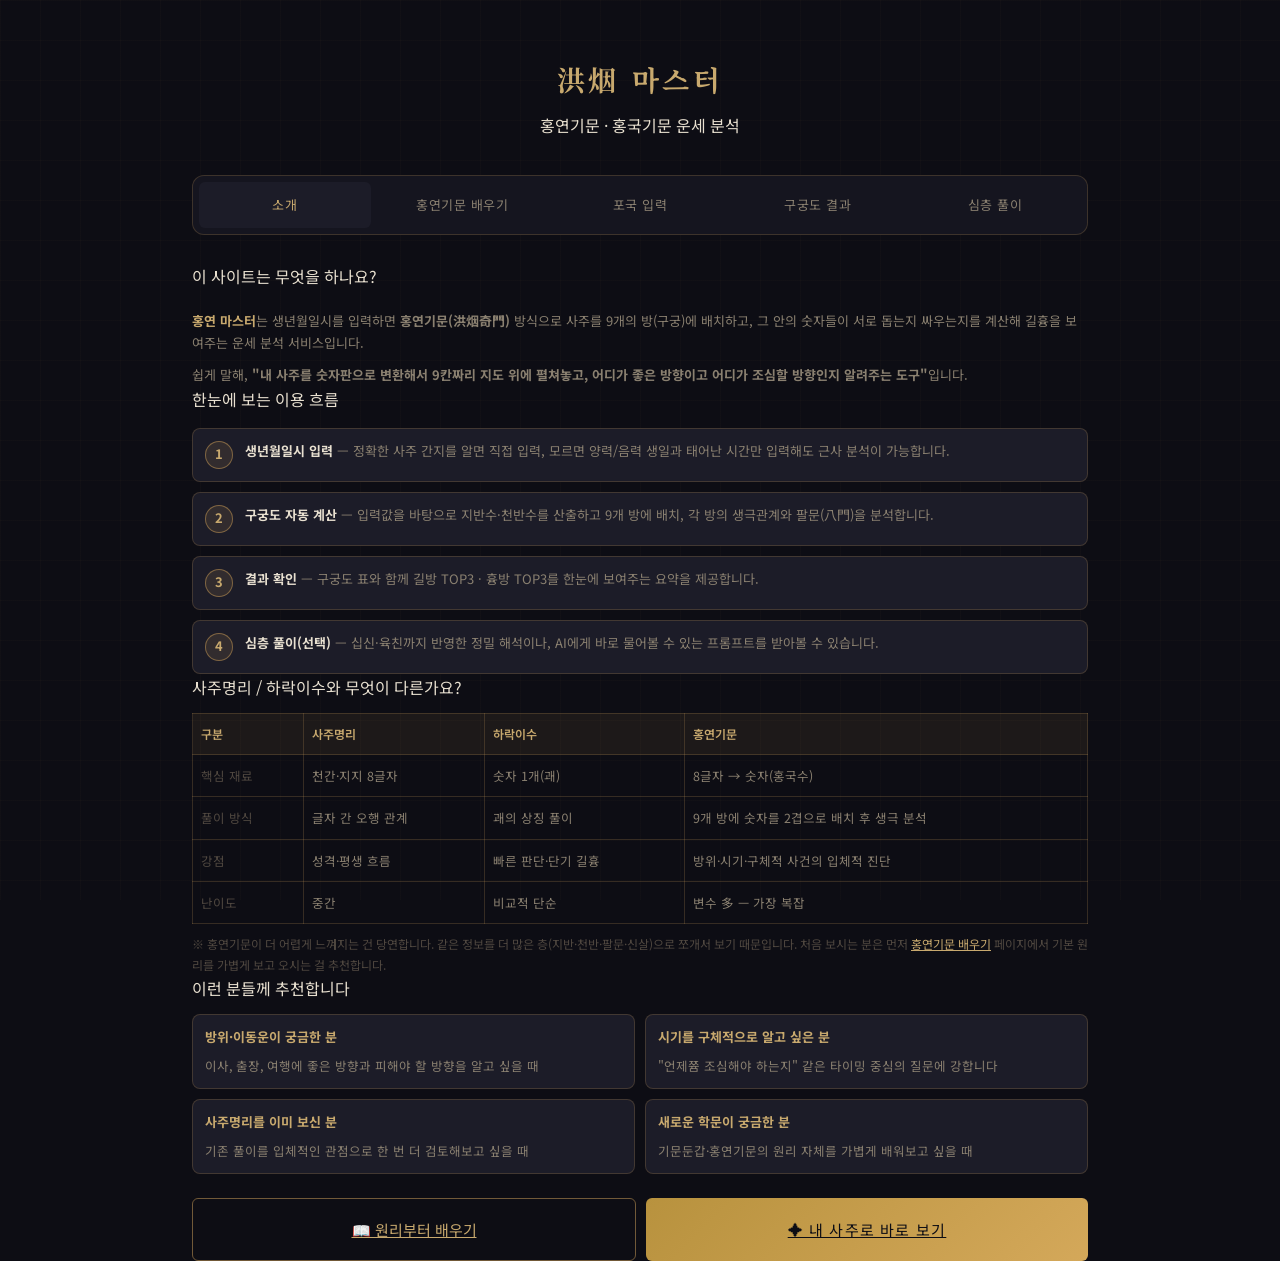
==== about.html @ ab5852dd "Update about.html" ====
<!DOCTYPE html>
<html lang="ko">
<head>
  <meta charset="UTF-8">
  <meta name="viewport" content="width=device-width, initial-scale=1.0">
  <title>이 사이트는 무엇을 하나요? — 홍연 마스터</title>
  <link rel="stylesheet" href="css/style.css">
  <style>
    .about-section { margin-top: 20px; }
    .about-section h3 {
      font-size: 15px; color: var(--gold);
      margin-bottom: 10px; font-weight: 600;
    }
    .about-section p, .about-section li {
      font-size: 13px; color: var(--text-muted);
      line-height: 1.7;
    }
    .about-section p { margin-bottom: 10px; }
    .about-section p:last-child { margin-bottom: 0; }
    .about-section ul { padding-left: 18px; margin: 8px 0 0; }
    .about-section li { margin-bottom: 6px; }

    .compare-table {
      width: 100%; border-collapse: collapse; margin-top: 12px;
      font-size: 12.5px;
    }
    .compare-table th, .compare-table td {
      border: 1px solid var(--border);
      padding: 10px 8px; text-align: left;
      color: var(--text-muted);
    }
    .compare-table th {
      background: rgba(180,140,80,0.10);
      color: var(--gold); font-weight: 600;
      font-size: 12px;
    }
    .compare-table td:first-child { color: var(--text-dim); white-space: nowrap; }

    .step-flow {
      display: flex; flex-direction: column; gap: 10px; margin-top: 14px;
    }
    .step-flow .step {
      display: flex; align-items: flex-start; gap: 12px;
      padding: 12px; border: 1px solid var(--border);
      border-radius: 8px; background: var(--bg-panel);
    }
    .step-flow .num {
      flex-shrink: 0; width: 28px; height: 28px;
      border-radius: 50%; background: rgba(180,140,80,0.15);
      border: 1px solid var(--border-glow); color: var(--gold);
      display: flex; align-items: center; justify-content: center;
      font-size: 13px; font-weight: 700;
    }
    .step-flow .txt { font-size: 13px; color: var(--text-muted); line-height: 1.6; }
    .step-flow .txt b { color: var(--text-main); }

    .cta-row {
      display: flex; gap: 10px; margin-top: 24px; flex-wrap: wrap;
    }
    .cta-row .btn { flex: 1; min-width: 140px; text-align: center; }

    .audience-grid {
      display: grid; grid-template-columns: 1fr 1fr; gap: 10px; margin-top: 12px;
    }
    @media (max-width: 480px) {
      .audience-grid { grid-template-columns: 1fr; }
    }
    .audience-grid .item {
      padding: 12px; border: 1px solid var(--border);
      border-radius: 8px; background: var(--bg-panel);
      font-size: 12.5px; color: var(--text-muted); line-height: 1.6;
    }
    .audience-grid .item b { color: var(--gold); display: block; margin-bottom: 8px; font-size: 13px; }
  </style>
</head>
<body>

  <header class="site-header">
    <span class="logo">洪烟 마스터</span>
    <span class="logo-sub">홍연기문 · 홍국기문 운세 분석</span>
  </header>

  <main class="container">

    <nav class="nav-bar">
      <a href="about.html" class="nav-item active">소개</a>
      <a href="learn.html" class="nav-item">홍연기문 배우기</a>
      <a href="index.html" class="nav-item">포국 입력</a>
      <a href="result.html" class="nav-item">구궁도 결과</a>
      <a href="premium.html" class="nav-item">심층 풀이</a>
    </nav>

    <div class="card">
      <div class="card-title">이 사이트는 무엇을 하나요?</div>
      <div class="about-section">
        <p>
          <b style="color:var(--gold)">홍연 마스터</b>는 생년월일시를 입력하면
          <b>홍연기문(洪烟奇門)</b> 방식으로 사주를 9개의 방(구궁)에 배치하고,
          그 안의 숫자들이 서로 돕는지 싸우는지를 계산해 길흉을 보여주는
          운세 분석 서비스입니다.
        </p>
        <p>
          쉽게 말해, <b>"내 사주를 숫자판으로 변환해서 9칸짜리 지도 위에 펼쳐놓고,
          어디가 좋은 방향이고 어디가 조심할 방향인지 알려주는 도구"</b>입니다.
        </p>
      </div>
    </div>

    <div class="card">
      <div class="card-title">한눈에 보는 이용 흐름</div>
      <div class="step-flow">
        <div class="step">
          <div class="num">1</div>
          <div class="txt"><b>생년월일시 입력</b> — 정확한 사주 간지를 알면 직접 입력,
          모르면 양력/음력 생일과 태어난 시간만 입력해도 근사 분석이 가능합니다.</div>
        </div>
        <div class="step">
          <div class="num">2</div>
          <div class="txt"><b>구궁도 자동 계산</b> — 입력값을 바탕으로 지반수·천반수를
          산출하고 9개 방에 배치, 각 방의 생극관계와 팔문(八門)을 분석합니다.</div>
        </div>
        <div class="step">
          <div class="num">3</div>
          <div class="txt"><b>결과 확인</b> — 구궁도 표와 함께 길방 TOP3 · 흉방 TOP3를
          한눈에 보여주는 요약을 제공합니다.</div>
        </div>
        <div class="step">
          <div class="num">4</div>
          <div class="txt"><b>심층 풀이(선택)</b> — 십신·육친까지 반영한 정밀 해석이나,
          AI에게 바로 물어볼 수 있는 프롬프트를 받아볼 수 있습니다.</div>
        </div>
      </div>
    </div>

    <div class="card">
      <div class="card-title">사주명리 / 하락이수와 무엇이 다른가요?</div>
      <table class="compare-table">
        <tr>
          <th>구분</th>
          <th>사주명리</th>
          <th>하락이수</th>
          <th>홍연기문</th>
        </tr>
        <tr>
          <td>핵심 재료</td>
          <td>천간·지지 8글자</td>
          <td>숫자 1개(괘)</td>
          <td>8글자 → 숫자(홍국수)</td>
        </tr>
        <tr>
          <td>풀이 방식</td>
          <td>글자 간 오행 관계</td>
          <td>괘의 상징 풀이</td>
          <td>9개 방에 숫자를 2겹으로 배치 후 생극 분석</td>
        </tr>
        <tr>
          <td>강점</td>
          <td>성격·평생 흐름</td>
          <td>빠른 판단·단기 길흉</td>
          <td>방위·시기·구체적 사건의 입체적 진단</td>
        </tr>
        <tr>
          <td>난이도</td>
          <td>중간</td>
          <td>비교적 단순</td>
          <td>변수 多 — 가장 복잡</td>
        </tr>
      </table>
      <p style="margin-top:10px; font-size:12px; color:var(--text-dim);">
        ※ 홍연기문이 더 어렵게 느껴지는 건 당연합니다. 같은 정보를 더 많은 층(지반·천반·팔문·신살)으로
        쪼개서 보기 때문입니다. 처음 보시는 분은 먼저 <a href="learn.html" style="color:var(--gold);">홍연기문 배우기</a>
        페이지에서 기본 원리를 가볍게 보고 오시는 걸 추천합니다.
      </p>
    </div>

    <div class="card">
      <div class="card-title">이런 분들께 추천합니다</div>
      <div class="audience-grid">
        <div class="item">
          <b>방위·이동운이 궁금한 분</b>
          이사, 출장, 여행에 좋은 방향과 피해야 할 방향을 알고 싶을 때
        </div>
        <div class="item">
          <b>시기를 구체적으로 알고 싶은 분</b>
          "언제쯈 조심해야 하는지" 같은 타이밍 중심의 질문에 강합니다
        </div>
        <div class="item">
          <b>사주명리를 이미 보신 분</b>
          기존 풀이를 입체적인 관점으로 한 번 더 검토해보고 싶을 때
        </div>
        <div class="item">
          <b>새로운 학문이 궁금한 분</b>
          기문둔갑·홍연기문의 원리 자체를 가볍게 배워보고 싶을 때
        </div>
      </div>
    </div>

    <div class="cta-row">
      <a href="learn.html" class="btn btn-secondary">📖 원리부터 배우기</a>
      <a href="index.html" class="btn btn-primary">✦ 내 사주로 바로 보기</a>
    </div>

  </main>

</body>
</html>
---- css/style.css ----
/* =====================================================
   style.css — 홍연 마스터 공통 스타일
   동양적 신비감 + 현대적 미니멀 디자인
   ===================================================== */

/* ── 폰트 ───────────────────────────────────────── */
@import url('https://fonts.googleapis.com/css2?family=Noto+Serif+KR:wght@400;600;700&family=Noto+Sans+KR:wght@300;400;500&display=swap');

/* ── CSS 변수 ────────────────────────────────────── */
:root {
  --bg-deep:     #0d0d14;
  --bg-card:     #15151f;
  --bg-panel:    #1c1c28;
  --border:      rgba(180, 140, 80, 0.25);
  --border-glow: rgba(180, 140, 80, 0.6);
  --gold:        #c8a96e;
  --gold-light:  #e8cfa0;
  --text-main:   #e8e0d0;
  --text-muted:  #8a8070;
  --text-dim:    #504840;
  --red-gil:     #d94f3d;
  --blue-흉:     #3d7abf;
  --green-mid:   #4a8c5c;
  --radius:      12px;
  --radius-sm:   6px;
  --transition:  0.25s ease;
}

/* ── 기본 리셋 ───────────────────────────────────── */
*, *::before, *::after { box-sizing: border-box; margin: 0; padding: 0; }

html { font-size: 16px; scroll-behavior: smooth; }

body {
  background-color: var(--bg-deep);
  color: var(--text-main);
  font-family: 'Noto Sans KR', sans-serif;
  font-weight: 400;
  line-height: 1.7;
  min-height: 100vh;
}

/* ── 배경 패턴 (팔괘 느낌의 미묘한 격자) ────────── */
body::before {
  content: "";
  position: fixed;
  inset: 0;
  background-image:
    linear-gradient(rgba(180,140,80,0.03) 1px, transparent 1px),
    linear-gradient(90deg, rgba(180,140,80,0.03) 1px, transparent 1px);
  background-size: 40px 40px;
  pointer-events: none;
  z-index: 0;
}

/* ── 레이아웃 ────────────────────────────────────── */
.container {
  max-width: 960px;
  margin: 0 auto;
  padding: 0 32px;
  position: relative;
  z-index: 1;
}

/* ── 헤더 ────────────────────────────────────────── */
.site-header {
  text-align: center;
  padding: 56px 20px 36px;
}

.site-header .logo {
  font-family: 'Noto Serif KR', serif;
  font-size: 28px;
  font-weight: 700;
  color: var(--gold);
  letter-spacing: 0.12em;
  display: block;
  margin-bottom: 8px;
}

  font-size: 13px;
  color: var(--text-muted);
  letter-spacing: 0.2em;
  text-transform: uppercase;
}

/* ── 카드 ────────────────────────────────────────── */
.card {
  background: var(--bg-card);
  border: 1px solid var(--border);
  border-radius: var(--radius);
  padding: 40px;
  margin-bottom: 24px;
}

  font-size: 18px;
  font-weight: 600;
  color: var(--gold);
  letter-spacing: 0.06em;
  margin-bottom: 24px;
  padding-bottom: 14px;
  border-bottom: 1px solid var(--border);
}

/* ── 폼 요소 ─────────────────────────────────────── */
.form-group {
  margin-bottom: 22px;
}

.form-label {
  display: block;
  font-size: 13px;
  color: var(--text-muted);
  letter-spacing: 0.1em;
  margin-bottom: 10px;
}

.form-input, .form-select {
  width: 100%;
  background: var(--bg-panel);
  border: 1px solid var(--border);
  border-radius: var(--radius-sm);
  color: var(--text-main);
  font-size: 15px;
  outline: none;
  transition: border-color var(--transition);
  appearance: none;
}

.form-input:focus, .form-select:focus {
  border-color: var(--border-glow);
}

.form-row {
  display: grid;
  grid-template-columns: 1fr 1fr;
  gap: 16px;
}

/* ── 버튼 ────────────────────────────────────────── */
.btn {
  display: inline-flex;
  align-items: center;
  justify-content: center;
  gap: 8px;
  border: none;
  border-radius: var(--radius-sm);
  cursor: pointer;
  font-size: 15px;
  padding: 18px 28px;
  transition: all var(--transition);
  width: 100%;
}

.btn-primary {
  background: linear-gradient(135deg, #b8923e, #d4a85a);
  color: #0d0d14;
  letter-spacing: 0.08em;
}

.btn-primary:hover {
  background: linear-gradient(135deg, #c8a24e, #e4b86a);
  transform: translateY(-1px);
}

.btn-secondary {
  background: transparent;
  border: 1px solid var(--border-glow);
  color: var(--gold);
}

.btn-secondary:hover {
  background: rgba(180, 140, 80, 0.08);
}

.btn-copy {
  background: var(--bg-panel);
  border: 1px solid var(--border);
  color: var(--text-muted);
  font-size: 13px;
  padding: 10px 16px;
  width: auto;
}

.btn-copy:hover { color: var(--text-main); border-color: var(--border-glow); }

/* ── 구궁도 그리드 ───────────────────────────────── */
.gugung-grid {
  display: grid;
  grid-template-columns: repeat(3, 1fr);
  grid-template-rows: repeat(3, 1fr);
  gap: 6px;
  aspect-ratio: 1;
  margin: 24px 0;
}

.gung-cell {
  background: var(--bg-panel);
  border: 1px solid var(--border);
  border-radius: var(--radius-sm);
  padding: 10px 8px;
  text-align: center;
  cursor: pointer;
  transition: all var(--transition);
  display: flex;
  flex-direction: column;
  align-items: center;
  justify-content: center;
  gap: 4px;
  position: relative;
}

.gung-cell:hover {
  border-color: var(--border-glow);
  background: var(--bg-card);
}

/* 세궁(주인공 방) 강조 */
.gung-cell.is-segung {
  border: 2px solid var(--gold);
  box-shadow: 0 0 16px rgba(200, 169, 110, 0.2);
}

.gung-cell .gung-name {
  font-size: 11px;
  color: var(--text-muted);
  letter-spacing: 0.05em;
}

.gung-cell .gung-num {
  font-family: 'Noto Serif KR', serif;
  font-size: 22px;
  color: var(--text-main);
  font-weight: 600;
}

.gung-cell .gung-cheonban {
  font-size: 12px;
  color: var(--gold);
}

.gung-cell .score-badge {
  position: absolute;
  top: 5px;
  right: 5px;
  font-size: 10px;
  padding: 2px 5px;
  border-radius: 4px;
  font-weight: 500;
}

.badge-대길 { background: rgba(74, 140, 92, 0.2); color: #6dbf87; }
.badge-길   { background: rgba(74, 110, 180, 0.2); color: #7aacdf; }
.badge-중   { background: rgba(140, 120, 60, 0.2); color: #c8a96e; }
.badge-보통 { background: rgba(100, 100, 100, 0.2); color: #aaa; }
.badge-흉   { background: rgba(180, 60, 50, 0.2); color: #e07060; }

/* ── 점수 바 ─────────────────────────────────────── */
.score-bar-wrap {
  background: var(--bg-panel);
  border-radius: 4px;
  height: 6px;
  overflow: hidden;
}

.score-bar {
  height: 100%;
  border-radius: 4px;
  transition: width 0.8s ease;
}

.score-bar.high  { background: linear-gradient(90deg, #4a8c5c, #6dbf87); }
.score-bar.mid   { background: linear-gradient(90deg, #8a7a2e, #c8a96e); }
.score-bar.low   { background: linear-gradient(90deg, #8b3020, #d94f3d); }

/* ── 프리미엄 잠금 오버레이 ──────────────────────── */
.lock-overlay {
  position: relative;
  overflow: hidden;
}

.lock-overlay::after {
  content: "🔒 결제 후 확인";
  position: absolute;
  inset: 0;
  background: rgba(13, 13, 20, 0.85);
  display: flex;
  align-items: center;
  justify-content: center;
  font-size: 13px;
  color: var(--gold);
  backdrop-filter: blur(4px);
  cursor: pointer;
  border-radius: var(--radius-sm);
}

/* ── 프롬프트 박스 ───────────────────────────────── */
.prompt-box {
  background: var(--bg-panel);
  border: 1px solid var(--border);
  border-radius: var(--radius-sm);
  padding: 16px;
  font-family: 'Noto Sans KR', sans-serif;
  font-size: 13px;
  line-height: 1.9;
  color: var(--text-muted);
  white-space: pre-wrap;
  max-height: 320px;
  overflow-y: auto;
  margin-bottom: 12px;
}

/* ── 알림 토스트 ─────────────────────────────────── */
.toast {
  position: fixed;
  bottom: 24px;
  left: 50%;
  transform: translateX(-50%) translateY(80px);
  background: var(--bg-panel);
  border: 1px solid var(--border-glow);
  border-radius: var(--radius-sm);
  padding: 12px 22px;
  font-size: 13px;
  color: var(--gold-light);
  opacity: 0;
  transition: all 0.3s ease;
  z-index: 9999;
  pointer-events: none;
}

.toast.show {
  opacity: 1;
  transform: translateX(-50%) translateY(0);
}

/* ── 네비게이션 ──────────────────────────────────── */
.nav-bar {
  display: flex;
  gap: 6px;
  background: var(--bg-card);
  border: 1px solid var(--border);
  border-radius: var(--radius);
  padding: 6px;
  margin-bottom: 28px;
}

.nav-item {
  flex: 1;
  text-align: center;
  padding: 12px 8px;
  border-radius: var(--radius-sm);
  font-size: 13px;
  color: var(--text-muted);
  text-decoration: none;
  transition: all var(--transition);
  letter-spacing: 0.04em;
}

.nav-item.active, .nav-item:hover {
  background: var(--bg-panel);
  color: var(--gold);
}

/* ── 반응형 ──────────────────────────────────────── */
@media (max-width: 1024px) {
  .container { max-width: 760px; padding: 0 24px; }
}

@media (max-width: 720px) {
  .container { padding: 0 20px; }
  .card { padding: 28px 22px; }
  .site-header .logo { font-size: 24px; }
}

@media (max-width: 480px) {
  .site-header { padding: 32px 16px 24px; }
  .site-header .logo { font-size: 20px; }
  .card { padding: 20px 16px; }
  .form-row { grid-template-columns: 1fr; }
  .gung-cell .gung-num { font-size: 18px; }
  .nav-item { font-size: 12px; padding: 10px 4px; }
}

/* ── 유틸리티 ────────────────────────────────────── */
.text-gold   { color: var(--gold); }
.text-muted  { color: var(--text-muted); }
.text-sm     { font-size: 13px; }
.text-xs     { font-size: 11px; }
.mt-8  { margin-top: 8px; }
.mt-16 { margin-top: 16px; }
.mb-8  { margin-bottom: 8px; }
.mb-16 { margin-bottom: 16px; }
.serif { font-family: 'Noto Serif KR', serif; }
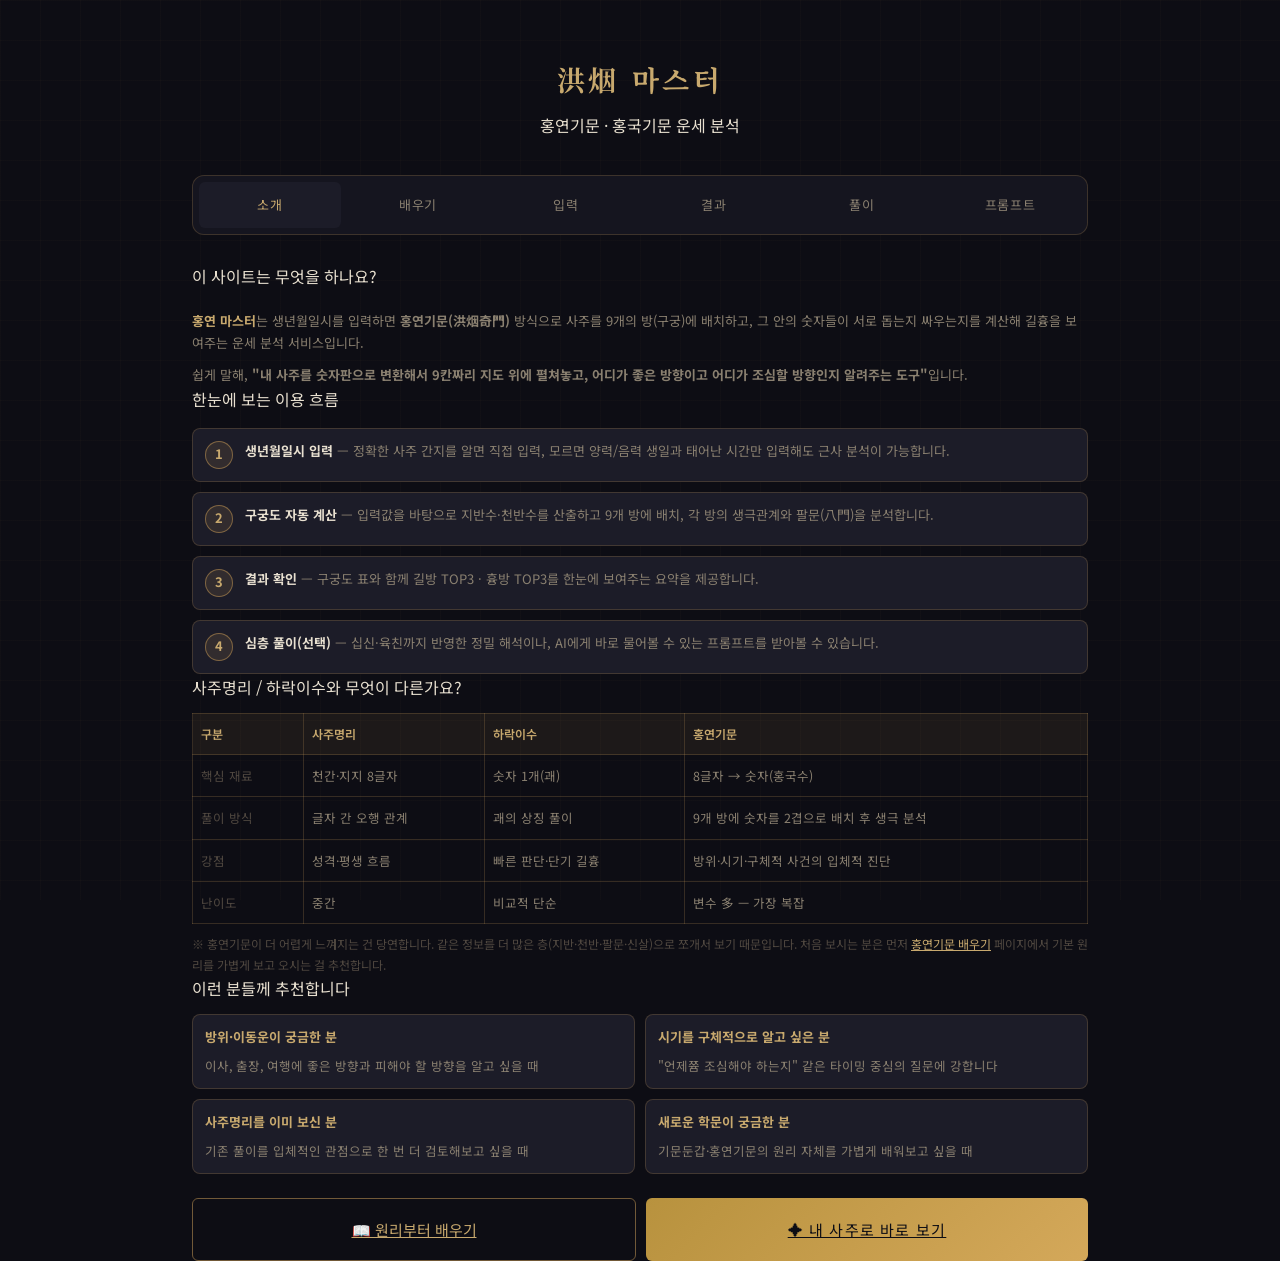
==== commit 3e5f6489: "Update about.html" ====
--- a/about.html
+++ b/about.html
@@ -83,11 +83,12 @@
   <main class="container">
 
     <nav class="nav-bar">
-      <a href="about.html" class="nav-item active">소개</a>
-      <a href="learn.html" class="nav-item">홍연기문 배우기</a>
-      <a href="index.html" class="nav-item">포국 입력</a>
-      <a href="result.html" class="nav-item">구궁도 결과</a>
-      <a href="premium.html" class="nav-item">심층 풀이</a>
+      <a href="about.html"   class="nav-item active">소개</a>
+      <a href="learn.html"   class="nav-item">배우기</a>
+      <a href="index.html"   class="nav-item">입력</a>
+      <a href="result.html"  class="nav-item">결과</a>
+      <a href="premium.html" class="nav-item">풀이</a>
+      <a href="prompt.html"  class="nav-item">프롬프트</a>
     </nav>
 
     <div class="card">
--- a/css/style.css
+++ b/css/style.css
@@ -342,10 +342,16 @@
   border-radius: var(--radius);
   padding: 6px;
   margin-bottom: 28px;
-}
+  overflow-x: auto;
+  -webkit-overflow-scrolling: touch;
+  scrollbar-width: none;
+}
+
+.nav-bar::-webkit-scrollbar { display: none; }
 
 .nav-item {
   flex: 1;
+  flex-shrink: 0;
   text-align: center;
   padding: 12px 8px;
   border-radius: var(--radius-sm);
@@ -354,6 +360,7 @@
   text-decoration: none;
   transition: all var(--transition);
   letter-spacing: 0.04em;
+  white-space: nowrap;
 }
 
 .nav-item.active, .nav-item:hover {
@@ -378,7 +385,7 @@
   .card { padding: 20px 16px; }
   .form-row { grid-template-columns: 1fr; }
   .gung-cell .gung-num { font-size: 18px; }
-  .nav-item { font-size: 12px; padding: 10px 4px; }
+  .nav-item { font-size: 12px; padding: 10px 12px; min-width: 64px; }
 }
 
 /* ── 유틸리티 ────────────────────────────────────── */
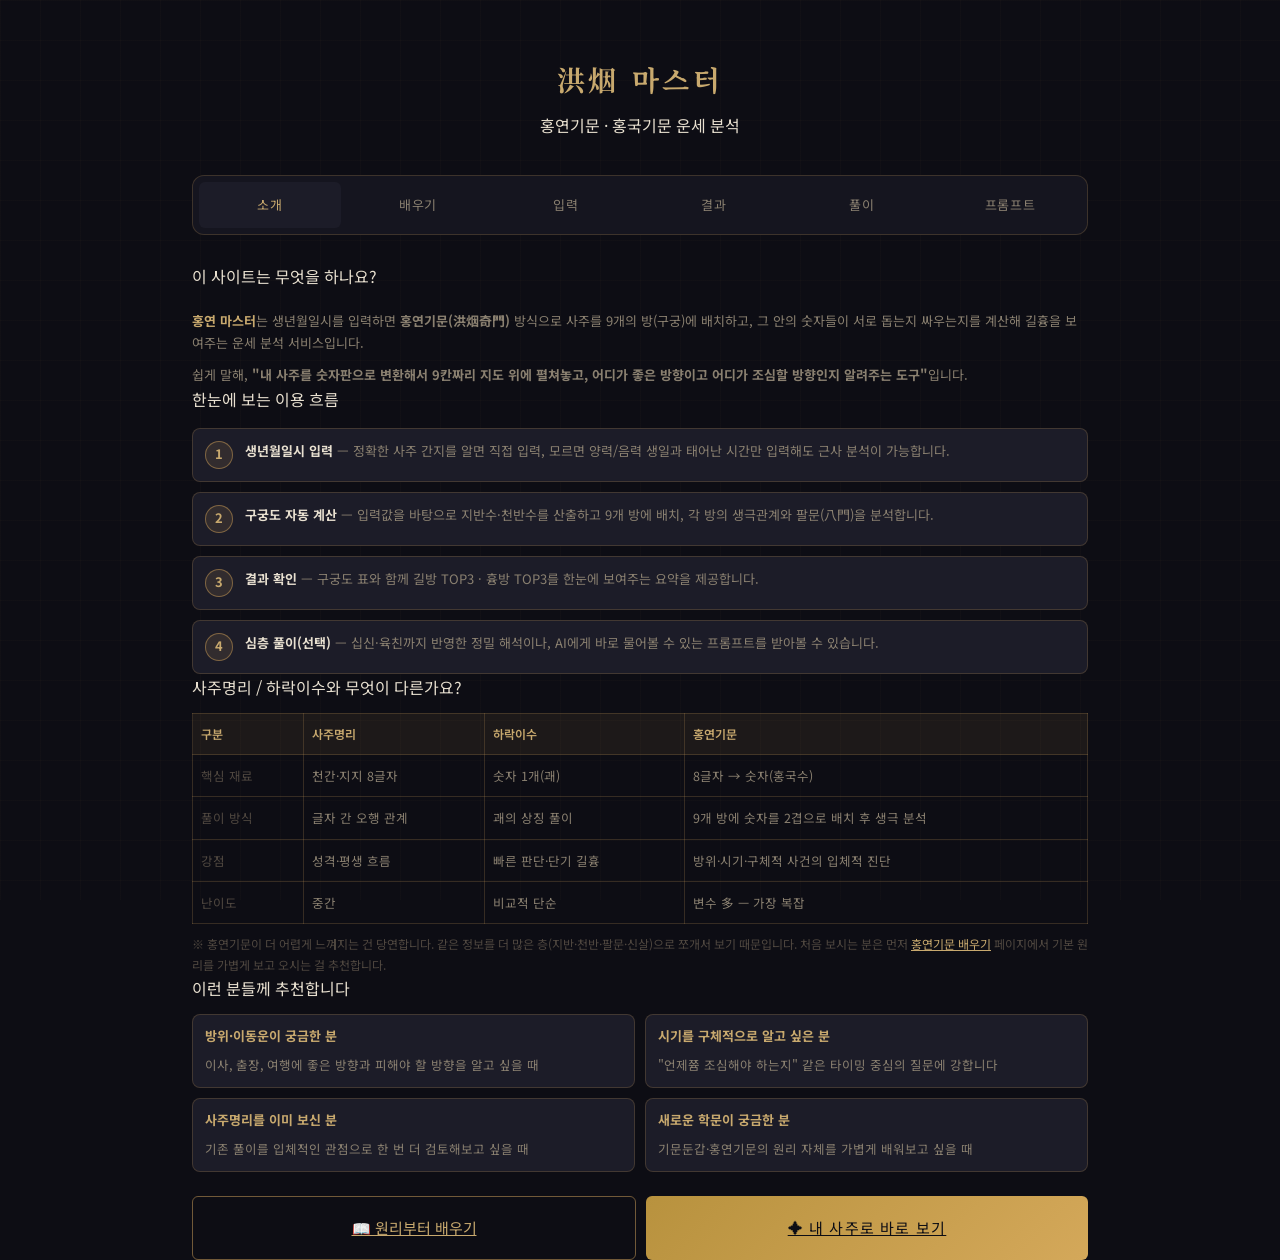
==== commit ee18c561: "Update about.html" ====
--- a/about.html
+++ b/about.html
@@ -70,7 +70,10 @@
       border-radius: 8px; background: var(--bg-panel);
       font-size: 12.5px; color: var(--text-muted); line-height: 1.6;
     }
-    .audience-grid .item b { color: var(--gold); display: block; margin-bottom: 8px; font-size: 13px; }
+    .audience-grid .item b {
+      color: var(--gold); display: block; font-size: 13px;
+      line-height: 1.4; margin: 0 0 10px 0;
+    }
   </style>
 </head>
 <body>
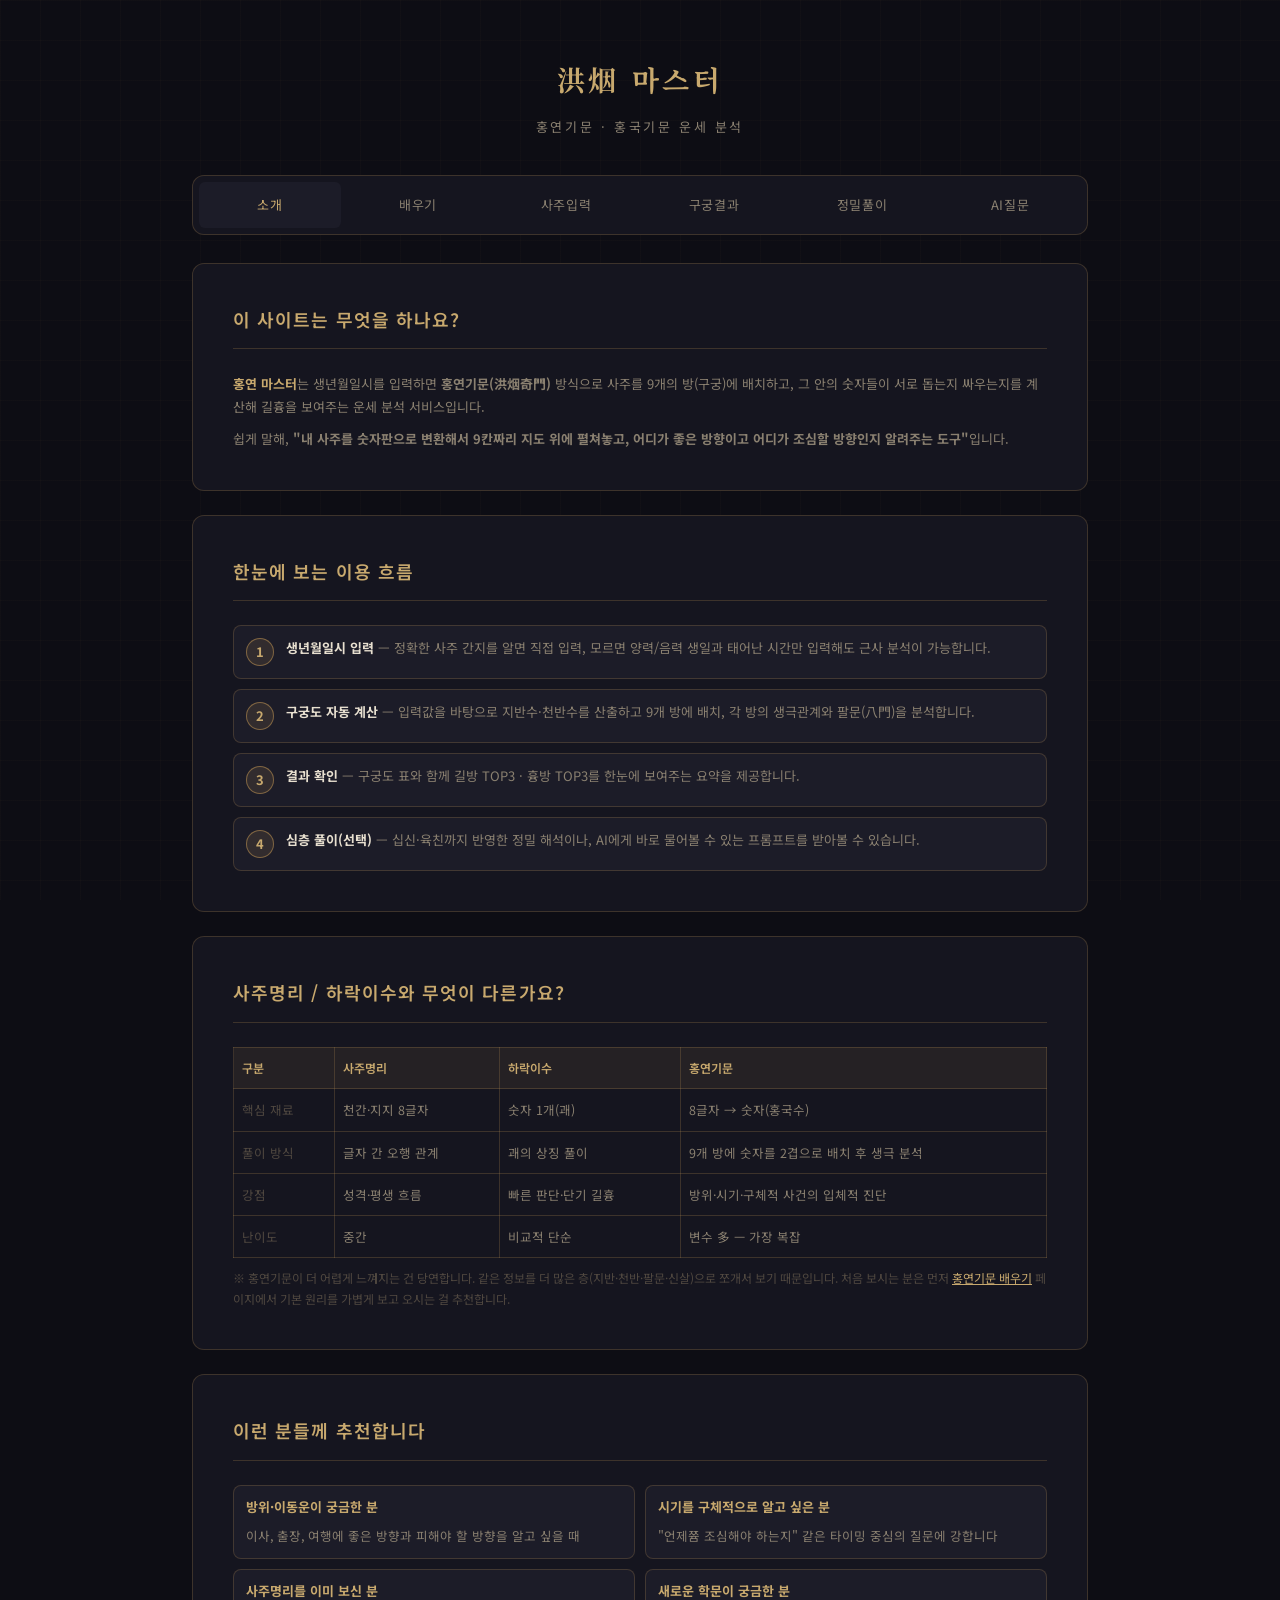
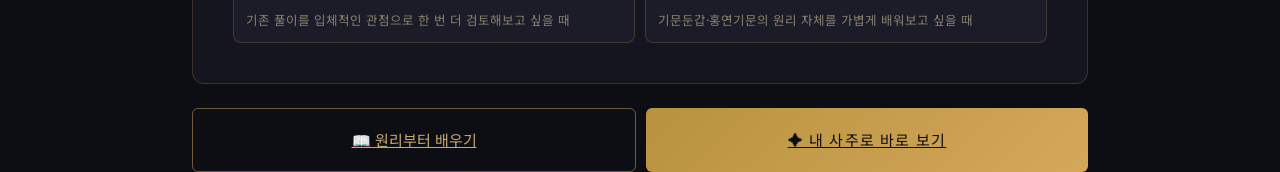
==== commit 844ebdaa: "Update about.html" ====
--- a/about.html
+++ b/about.html
@@ -79,7 +79,7 @@
 <body>
 
   <header class="site-header">
-    <span class="logo">洪烟 마스터</span>
+    <a href="index.html" class="logo">洪烟 마스터</a>
     <span class="logo-sub">홍연기문 · 홍국기문 운세 분석</span>
   </header>
 
@@ -88,10 +88,10 @@
     <nav class="nav-bar">
       <a href="about.html"   class="nav-item active">소개</a>
       <a href="learn.html"   class="nav-item">배우기</a>
-      <a href="index.html"   class="nav-item">입력</a>
-      <a href="result.html"  class="nav-item">결과</a>
-      <a href="premium.html" class="nav-item">풀이</a>
-      <a href="prompt.html"  class="nav-item">프롬프트</a>
+      <a href="index.html"   class="nav-item">사주입력</a>
+      <a href="result.html"  class="nav-item">구궁결과</a>
+      <a href="premium.html" class="nav-item">정밀풀이</a>
+      <a href="prompt.html"  class="nav-item">AI질문</a>
     </nav>
 
     <div class="card">
--- a/css/style.css
+++ b/css/style.css
@@ -76,8 +76,15 @@
   letter-spacing: 0.12em;
   display: block;
   margin-bottom: 8px;
-}
-
+  text-decoration: none;
+  transition: color var(--transition);
+}
+
+.site-header .logo:hover {
+  color: var(--gold-light);
+}
+
+.site-header .logo-sub {
   font-size: 13px;
   color: var(--text-muted);
   letter-spacing: 0.2em;
@@ -93,6 +100,7 @@
   margin-bottom: 24px;
 }
 
+.card-title {
   font-size: 18px;
   font-weight: 600;
   color: var(--gold);
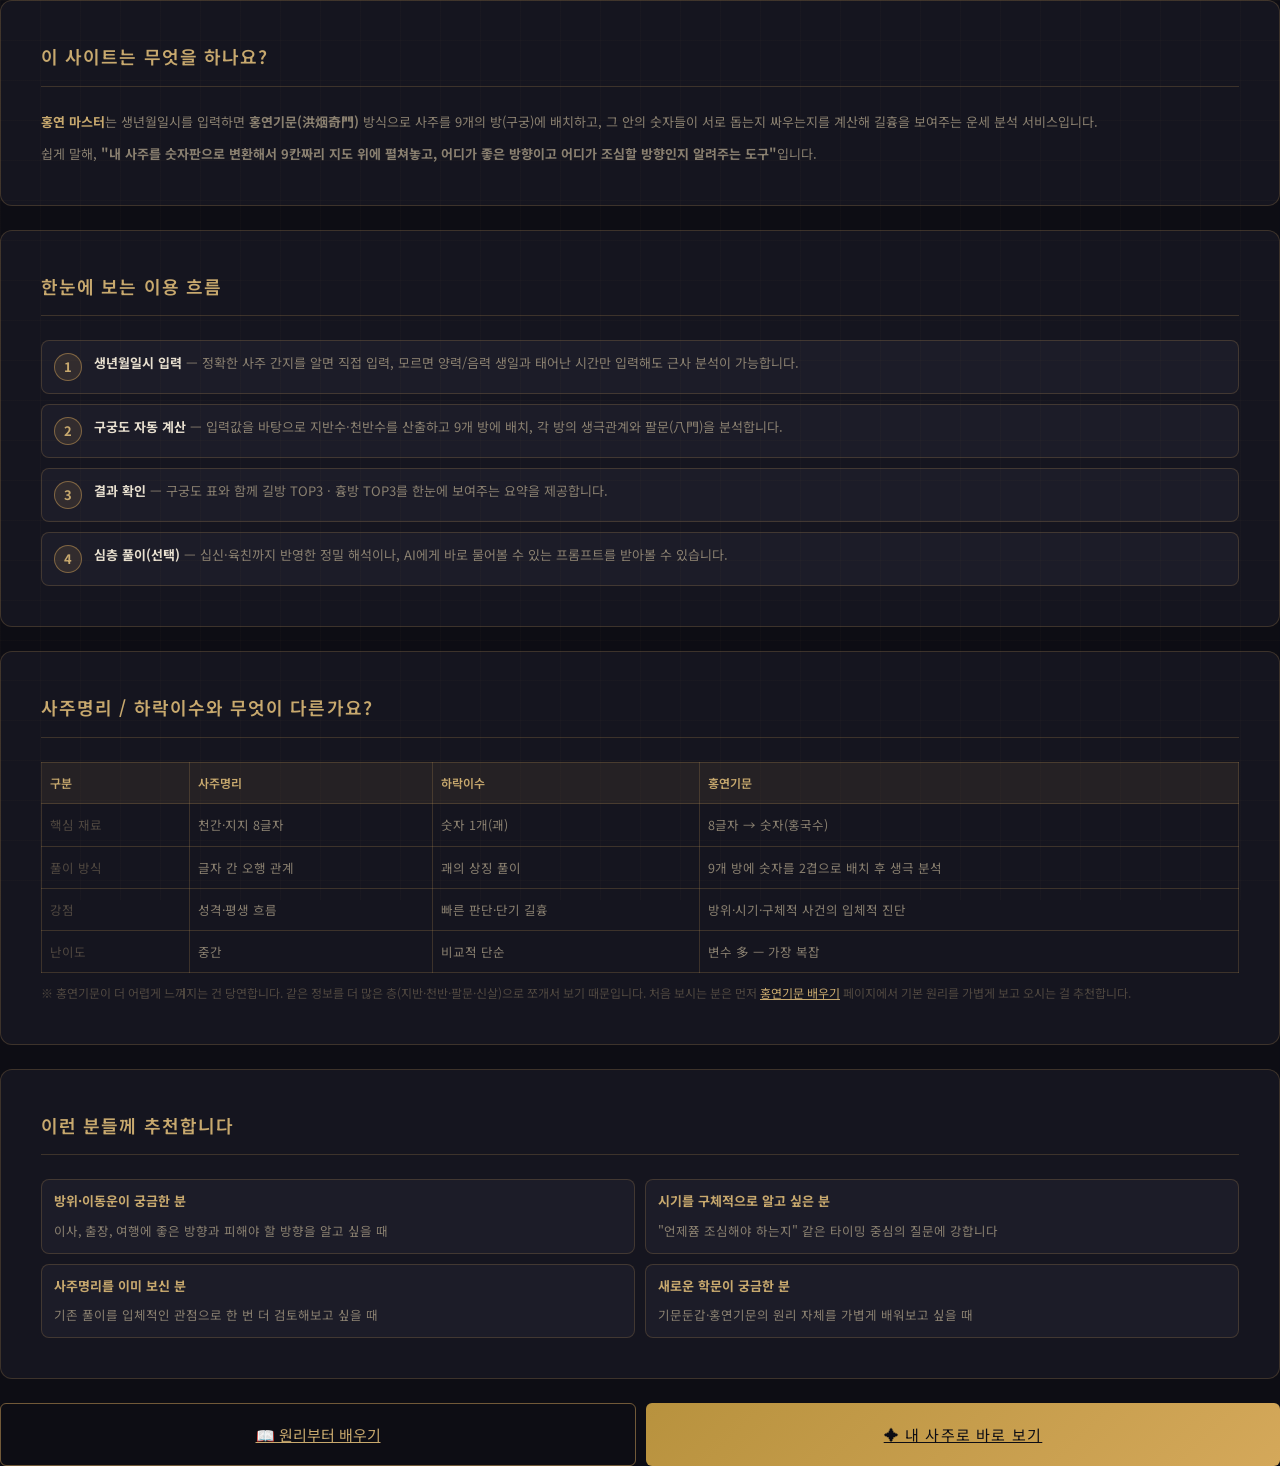
==== commit 3f56f22c: "Update about.html" ====
--- a/about.html
+++ b/about.html
@@ -78,21 +78,7 @@
 </head>
 <body>
 
-  <header class="site-header">
-    <a href="index.html" class="logo">洪烟 마스터</a>
-    <span class="logo-sub">홍연기문 · 홍국기문 운세 분석</span>
-  </header>
-
-  <main class="container">
-
-    <nav class="nav-bar">
-      <a href="about.html"   class="nav-item active">소개</a>
-      <a href="learn.html"   class="nav-item">배우기</a>
-      <a href="index.html"   class="nav-item">사주입력</a>
-      <a href="result.html"  class="nav-item">구궁결과</a>
-      <a href="premium.html" class="nav-item">정밀풀이</a>
-      <a href="prompt.html"  class="nav-item">AI질문</a>
-    </nav>
+  <script src="js/header.js"></script>
 
     <div class="card">
       <div class="card-title">이 사이트는 무엇을 하나요?</div>
--- a/css/style.css
+++ b/css/style.css
@@ -128,6 +128,7 @@
   background: var(--bg-panel);
   border: 1px solid var(--border);
   border-radius: var(--radius-sm);
+  padding: 12px 14px;
   color: var(--text-main);
   font-size: 15px;
   outline: none;
@@ -143,6 +144,7 @@
   display: grid;
   grid-template-columns: 1fr 1fr;
   gap: 16px;
+  margin-bottom: 22px;
 }
 
 /* ── 버튼 ────────────────────────────────────────── */
@@ -406,3 +408,78 @@
 .mb-8  { margin-bottom: 8px; }
 .mb-16 { margin-bottom: 16px; }
 .serif { font-family: 'Noto Serif KR', serif; }
+
+/* ── 길흉 요약 리스트 ────────────────────────────── */
+.summary-list { list-style: none; }
+
+.summary-list li {
+  display: flex;
+  align-items: flex-start;
+  gap: 12px;
+  padding: 14px 0;
+  border-bottom: 1px solid rgba(255,255,255,0.05);
+}
+
+.summary-list li:last-child { border-bottom: none; }
+
+.summary-rank {
+  font-family: 'Noto Serif KR', serif;
+  color: var(--gold);
+  font-size: 15px;
+  min-width: 20px;
+  padding-top: 2px;
+  flex-shrink: 0;
+}
+
+.summary-item-body {
+  display: flex;
+  flex-direction: column;
+  gap: 5px;
+  flex: 1;
+}
+
+.summary-item-header {
+  display: flex;
+  align-items: center;
+  gap: 6px;
+  flex-wrap: wrap;
+}
+
+.summary-item-name {
+  font-family: 'Noto Serif KR', serif;
+  font-size: 14px;
+  color: var(--text-main);
+  font-weight: 600;
+}
+
+.summary-item-dir {
+  font-size: 11px;
+  color: var(--text-muted);
+  letter-spacing: 0.05em;
+}
+
+.summary-item-desc {
+  font-size: 13px;
+  color: var(--text-main);
+  line-height: 1.65;
+}
+
+.summary-item-detail {
+  display: flex;
+  gap: 7px;
+  font-size: 12px;
+  color: var(--text-muted);
+  line-height: 1.7;
+  padding: 8px 12px;
+  background: rgba(255, 255, 255, 0.025);
+  border-left: 2px solid rgba(180, 140, 80, 0.35);
+  border-radius: 0 4px 4px 0;
+  margin-top: 2px;
+}
+
+.summary-item-detail-arrow {
+  color: var(--gold);
+  opacity: 0.6;
+  flex-shrink: 0;
+  margin-top: 1px;
+}
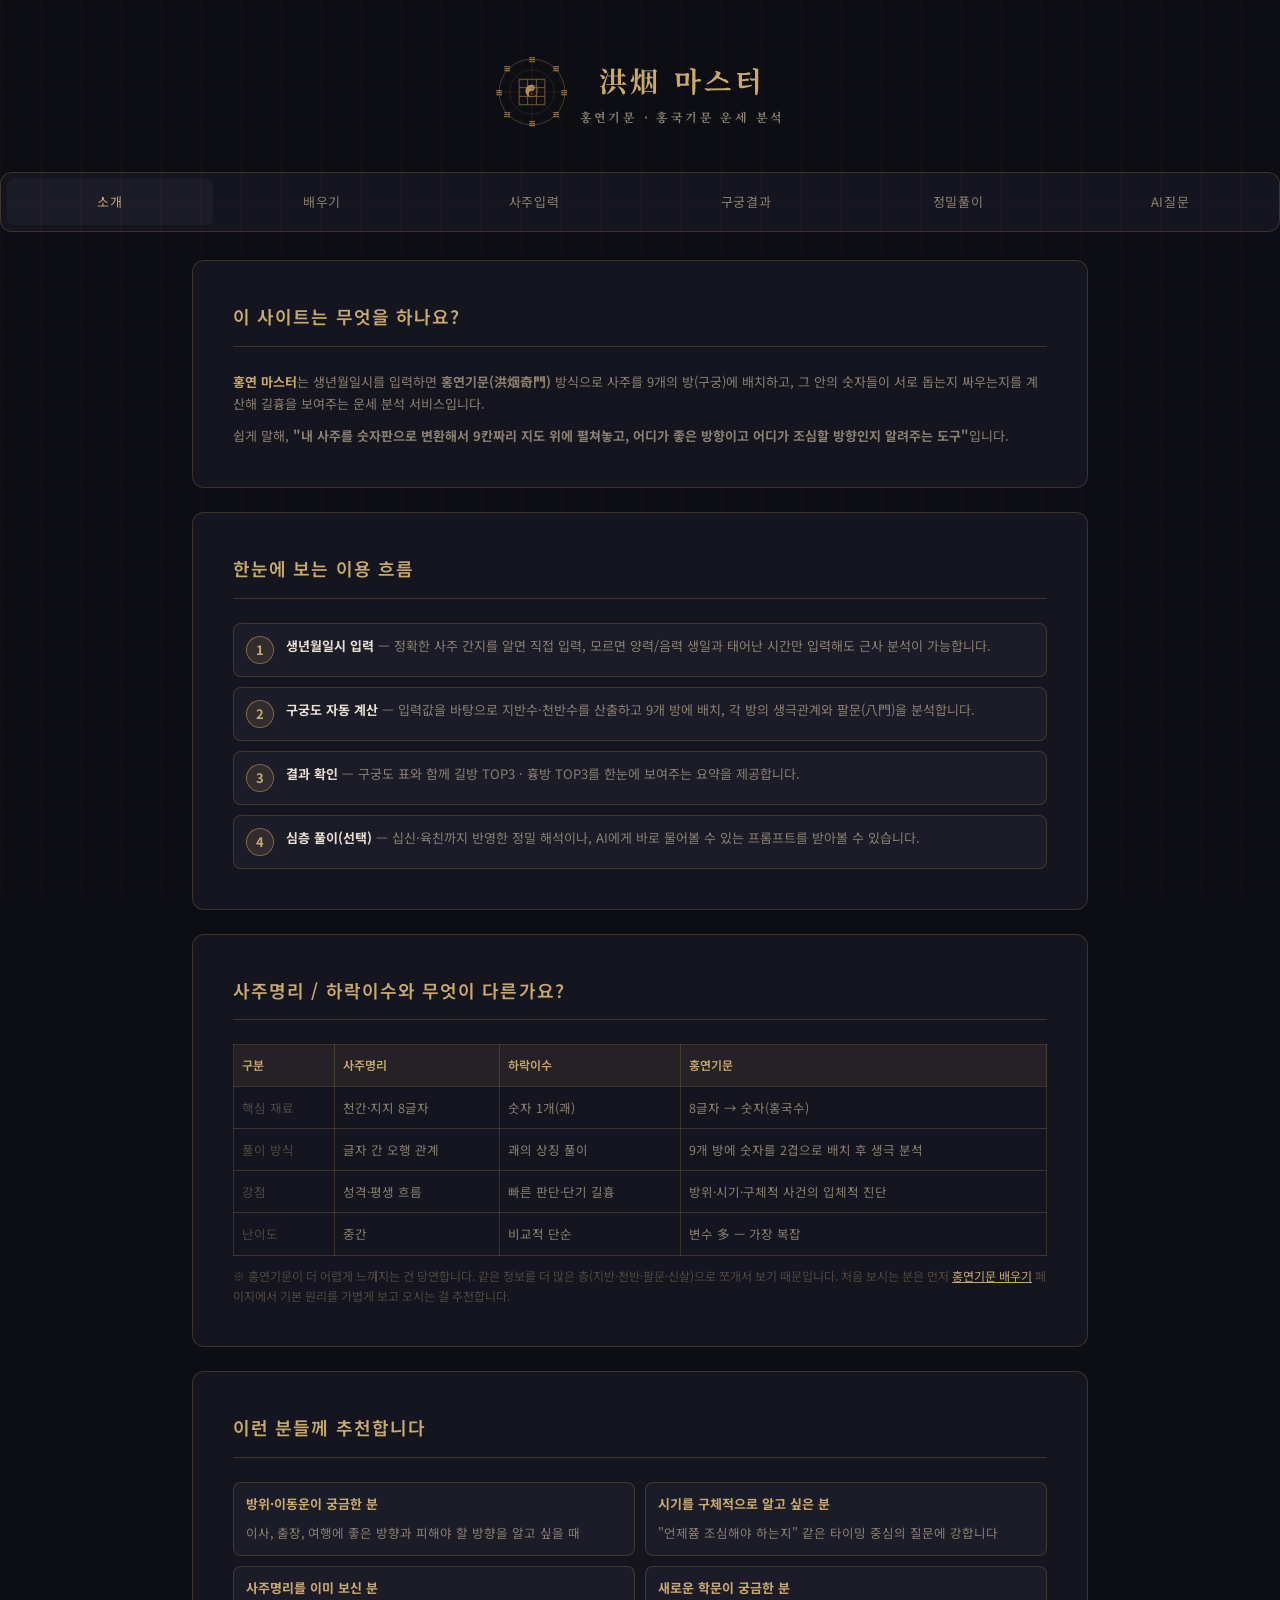
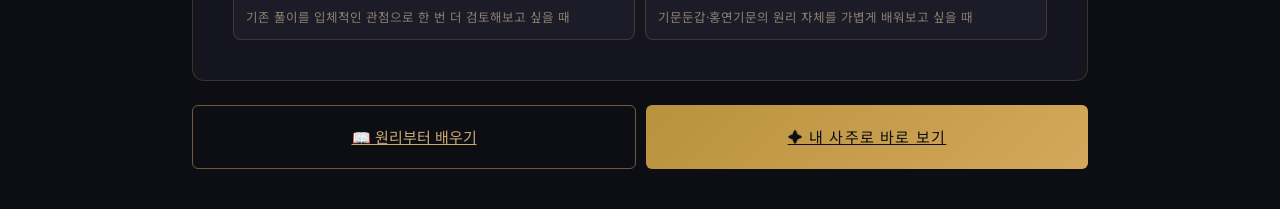
==== commit 967ac1d7: "Update about.html" ====
--- a/about.html
+++ b/about.html
@@ -80,6 +80,8 @@
 
   <script src="js/header.js"></script>
 
+  <main class="container">
+      
     <div class="card">
       <div class="card-title">이 사이트는 무엇을 하나요?</div>
       <div class="about-section">
@@ -185,7 +187,7 @@
       </div>
     </div>
 
-    <div class="cta-row">
+    <div class="cta-row" style="margin-bottom: 40px;">
       <a href="learn.html" class="btn btn-secondary">📖 원리부터 배우기</a>
       <a href="index.html" class="btn btn-primary">✦ 내 사주로 바로 보기</a>
     </div>
